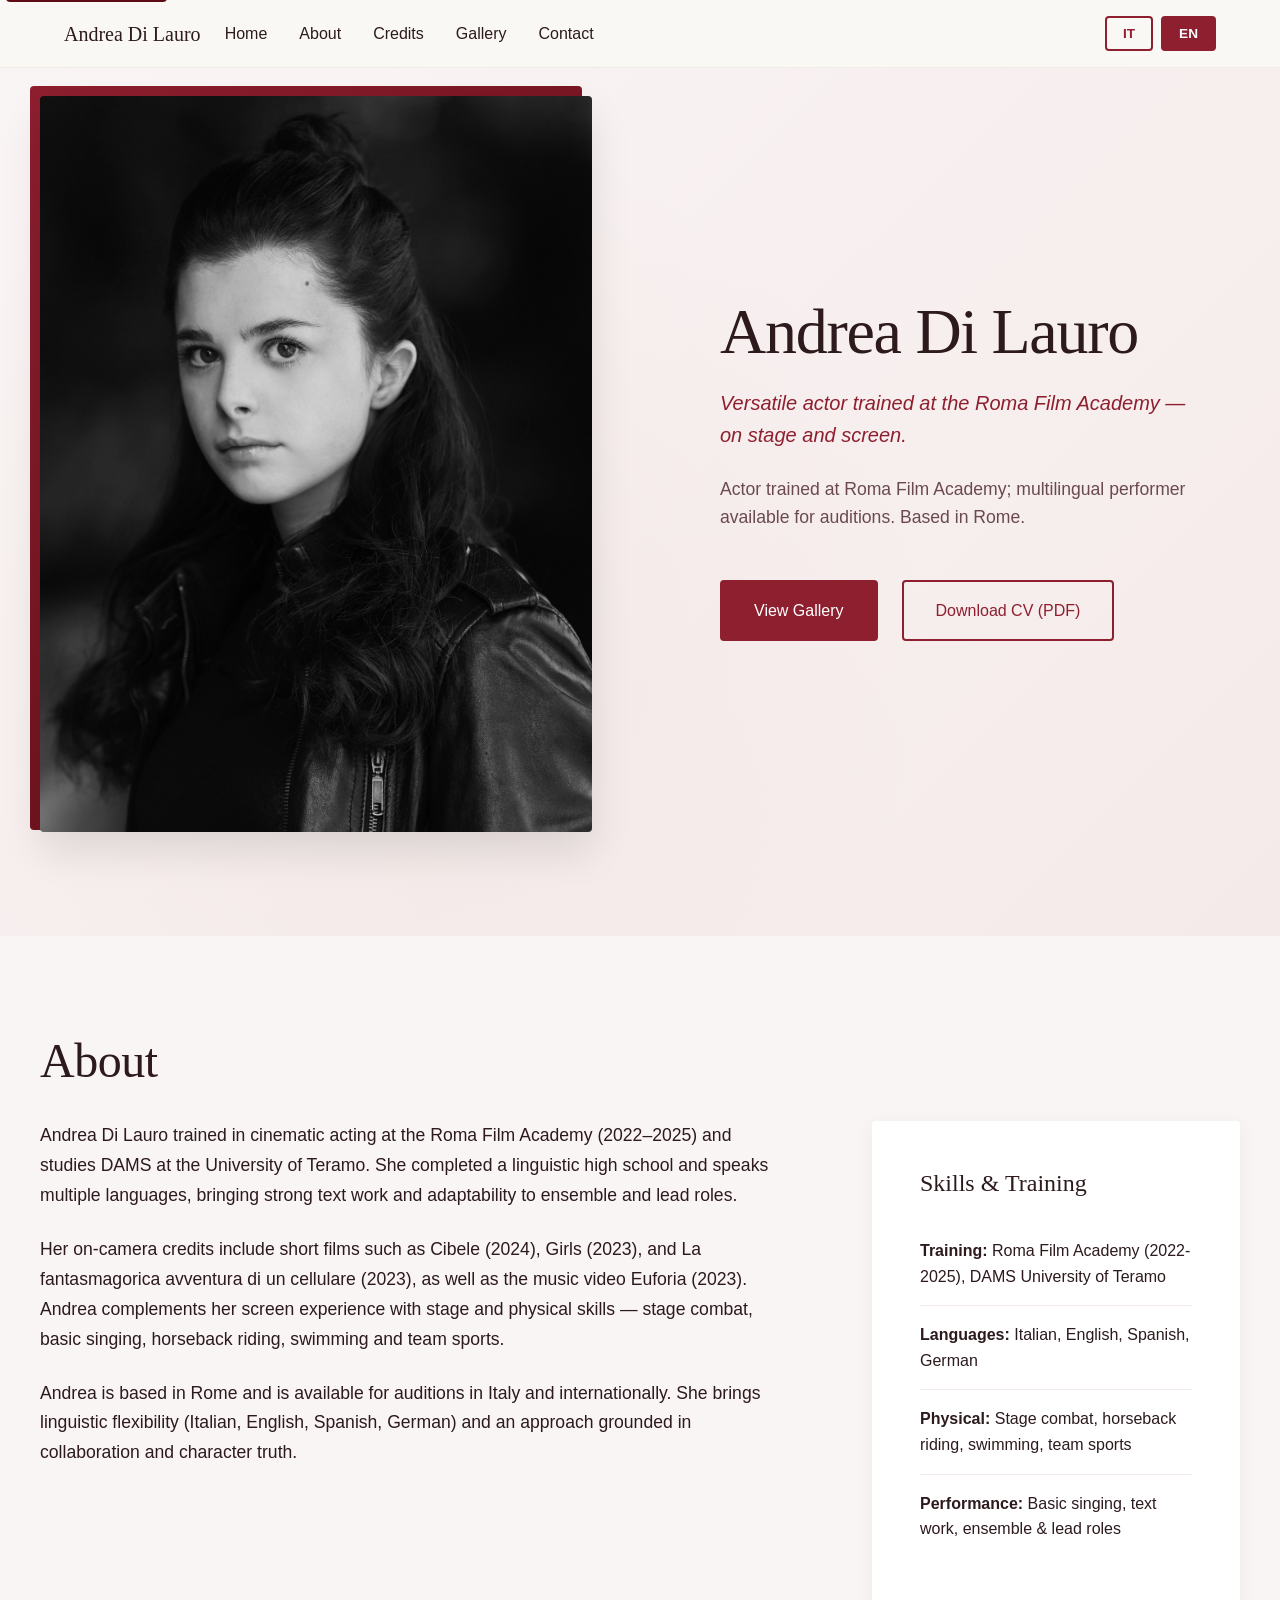
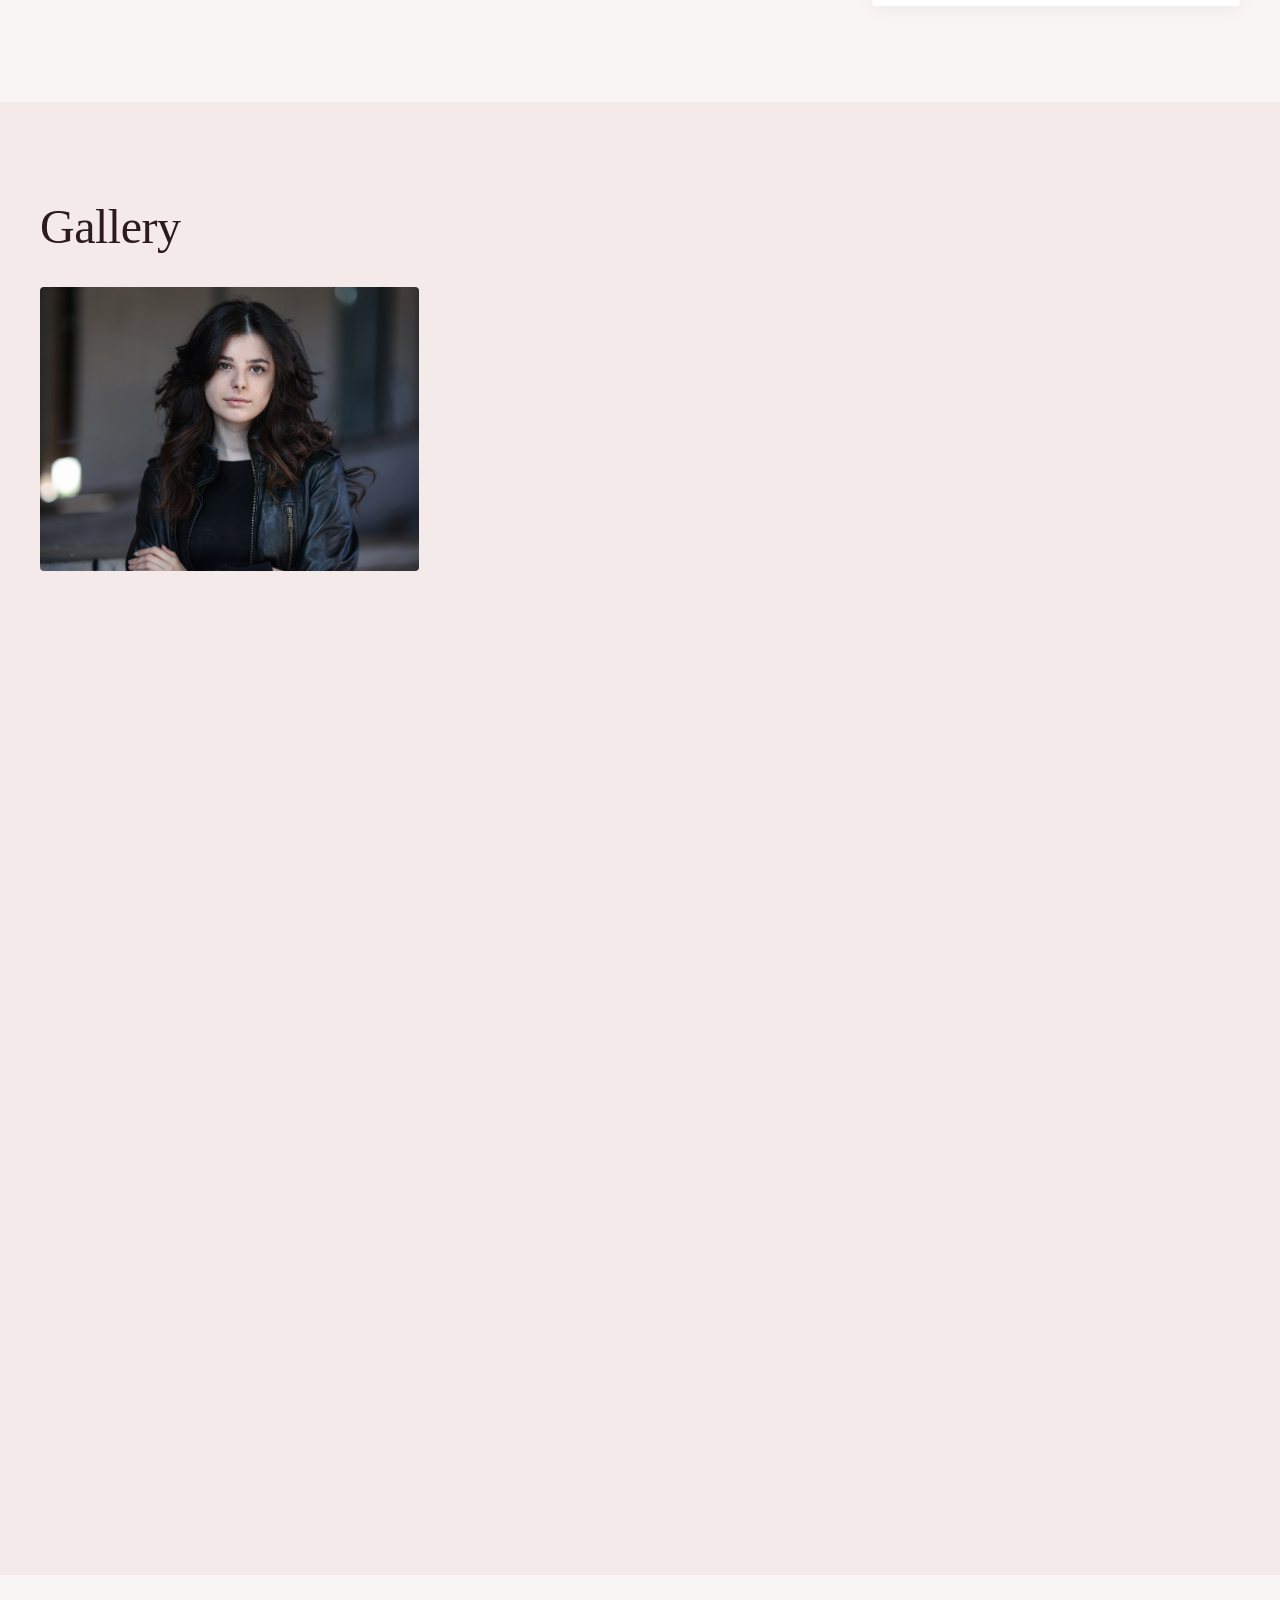
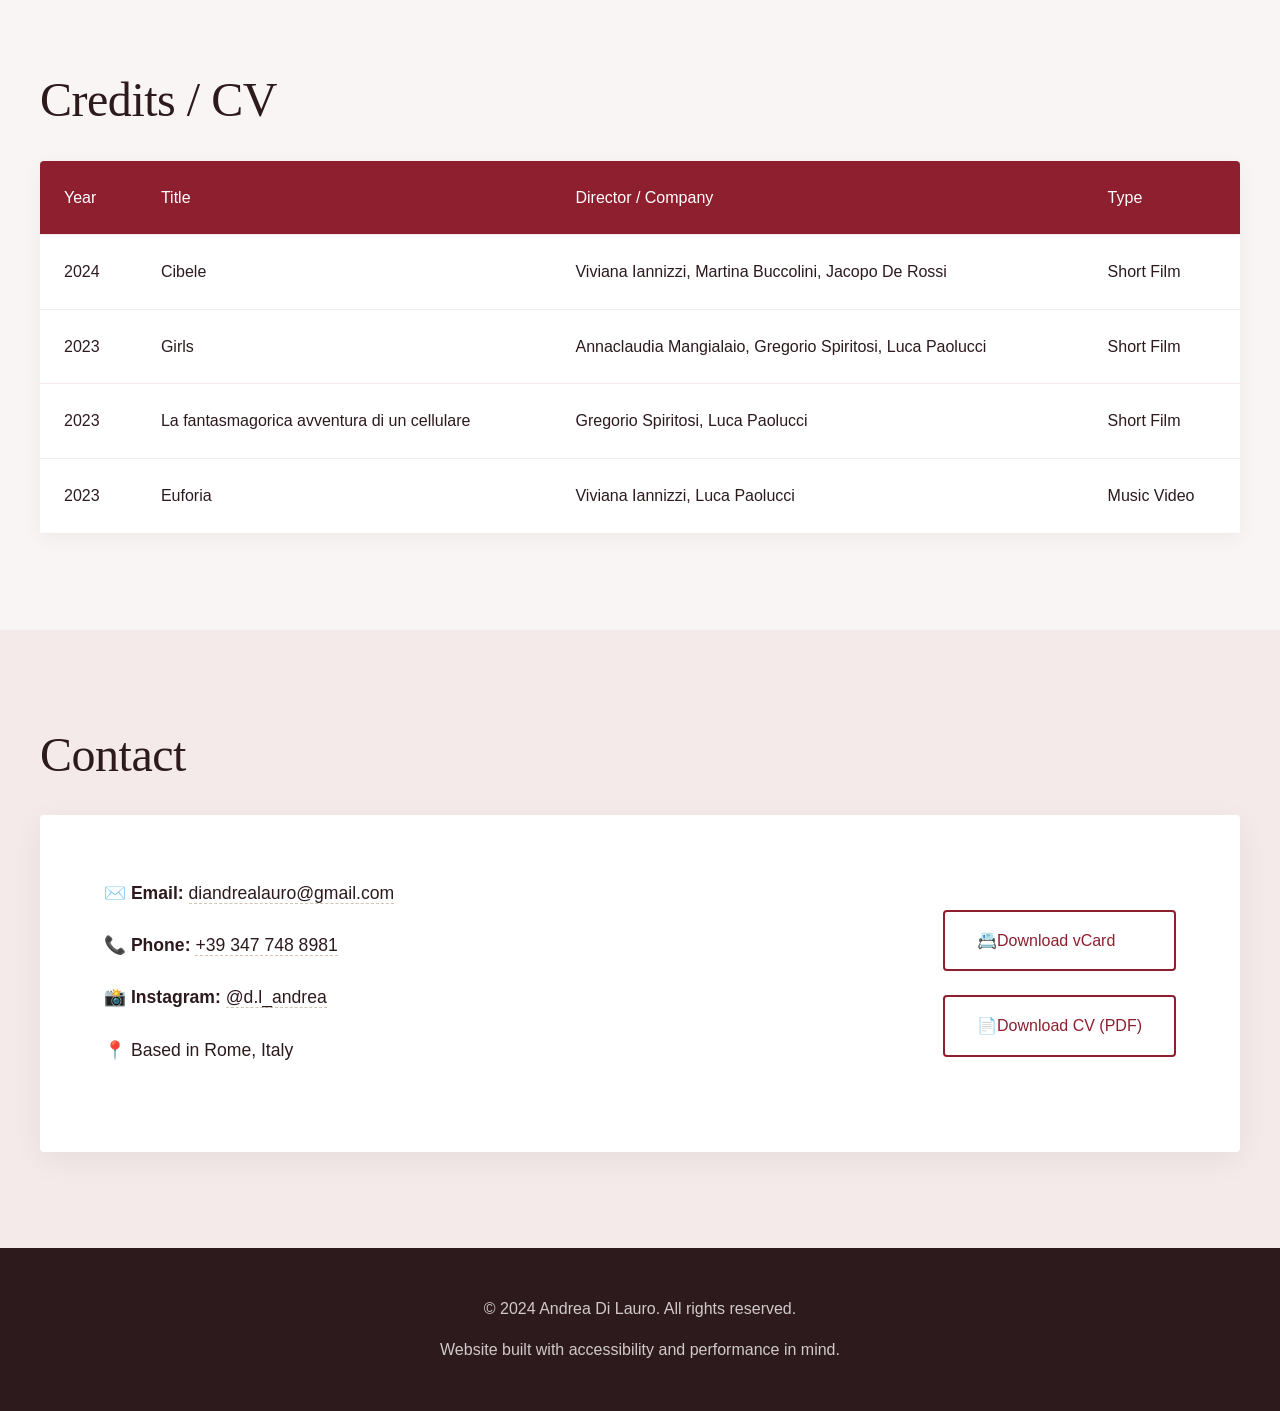
==== lyr9w3p7q6/en.html @ 421cd6fc "Initial commit" ====
<!DOCTYPE html>
<html lang="en-GB">
<head>
    <meta charset="UTF-8">
    <meta name="viewport" content="width=device-width, initial-scale=1.0">
    <meta name="robots" content="noindex, nofollow, noarchive, nosnippet, noimageindex">
    <meta name="googlebot" content="noindex, nofollow, noarchive, nosnippet, noimageindex">
    <meta name="referrer" content="no-referrer">
    <meta name="google" content="notranslate">
    
    <!-- Cache control for language switching -->
    <meta http-equiv="Cache-Control" content="no-cache, no-store, must-revalidate">
    <meta http-equiv="Pragma" content="no-cache">
    <meta http-equiv="Expires" content="0">
    <title>Andrea Di Lauro</title>

    <!-- Favicon -->
    <link rel="icon" type="image/x-icon" href="/assets/favicon.ico">
    
    <!-- Stylesheets -->
    <link rel="stylesheet" href="/css/main.css">
    
    <!-- Preload critical resources -->
    <link rel="preload" href="/assets/headshots/headshot-01-hero.webp" as="image" type="image/webp">
</head>
<body>
    <!-- Skip Link -->
    <a class="skip-link" href="#main">Skip to main content</a>

    <!-- Navigation -->
    <nav class="site-nav" role="navigation" aria-label="Main navigation">
        <div class="nav-container">
            <a href="#home" class="nav-logo">Andrea Di Lauro</a>
            <button class="nav-toggle" aria-label="Toggle navigation" aria-expanded="false">
                <span></span>
                <span></span>
                <span></span>
            </button>
            <ul class="nav-menu">
                <li><a href="#home" data-translate="nav.home">Home</a></li>
                <li><a href="#about" data-translate="nav.about">Chi sono</a></li>
                <li><a href="#credits" data-translate="nav.credits">Crediti</a></li>
                <!-- <li><a href="#showreel" data-translate="nav.showreel">Showreel</a></li> -->
                <li><a href="#gallery" data-translate="nav.gallery">Galleria</a></li>
                <!-- <li><a href="#press" data-translate="nav.press">Stampa</a></li> -->
                <li><a href="#contact" data-translate="nav.contact">Contatti</a></li>
            </ul>
            <div class="language-switcher">
                <button class="lang-btn" data-lang="it" aria-label="Italiano">IT</button>
                <button class="lang-btn active" data-lang="en" aria-label="English">EN</button>
            </div>
        </div>
    </nav>

    <!-- Hero Section -->
    <header id="home" class="site-hero" role="banner">
        <div class="hero-inner">
            <div class="hero-photo">
                <picture>
                    <source type="image/webp" srcset="/assets/headshots/headshot-01-hero.webp">
                    <img src="/assets/headshots/headshot-01-hero.jpg" alt="Andrea Di Lauro — headshot" loading="eager" width="800" height="1000">
                </picture>
            </div>
            <div class="hero-copy">
                <h1>Andrea Di Lauro</h1>
                <p class="tagline" data-translate="hero.tagline">Versatile actor trained at the Roma Film Academy — on stage and screen.</p>
                <p class="hero-intro" data-translate="hero.intro">Actor trained at Roma Film Academy; multilingual performer available for auditions. Based in Rome.</p>
                <div class="hero-ctas">
                    <a class="btn" href="#gallery" data-translate="hero.viewGallery">View Gallery</a>
                    <!-- <a class="btn" href="#showreel" data-translate="hero.watchShowreel">Watch Showreel</a> -->
                    <a class="btn ghost" href="/assets/resume/andrea-di-lauro-resume.pdf" download data-translate="hero.downloadCV">Download CV (PDF)</a>
                </div>
            </div>
        </div>
    </header>

    <!-- Main Content -->
    <main id="main" role="main">

        <!-- About Section -->
        <section id="about" class="section">
            <div class="container">
                <h2 data-translate="about.title">About</h2>
                <div class="about-content">
                    <div class="about-text">
                        <p data-translate="about.p1">Andrea Di Lauro trained in cinematic acting at the Roma Film Academy (2022–2025) and studies DAMS at the University of Teramo. She completed a linguistic high school and speaks multiple languages, bringing strong text work and adaptability to ensemble and lead roles.</p>
                        
                        <p data-translate="about.p2">Her on-camera credits include short films such as Cibele (2024), Girls (2023), and La fantasmagorica avventura di un cellulare (2023), as well as the music video Euforia (2023). Andrea complements her screen experience with stage and physical skills — stage combat, basic singing, horseback riding, swimming and team sports.</p>
                        
                        <p data-translate="about.p3">Andrea is based in Rome and is available for auditions in Italy and internationally. She brings linguistic flexibility (Italian, English, Spanish, German) and an approach grounded in collaboration and character truth.</p>
                    </div>
                    <div class="about-skills">
                        <h3 data-translate="about.skillsTitle">Skills & Training</h3>
                        <ul>
                            <li><strong data-translate="about.training">Training:</strong> <span data-translate="about.trainingDetails">Roma Film Academy (2022-2025), DAMS University of Teramo</span></li>
                            <li><strong data-translate="about.languages">Languages:</strong> <span data-translate="about.languagesList">Italian, English, Spanish, German</span></li>
                            <li><strong data-translate="about.physical">Physical:</strong> <span data-translate="about.physicalSkills">Stage combat, horseback riding, swimming, team sports</span></li>
                            <li><strong data-translate="about.performance">Performance:</strong> <span data-translate="about.performanceSkills">Basic singing, text work, ensemble & lead roles</span></li>
                        </ul>
                    </div>
                </div>
            </div>
        </section>
        <!-- Gallery Section -->
        <section id="gallery" class="section">
            <div class="container">
                <h2 data-translate="gallery.title">Gallery</h2>
                <div class="gallery-grid">
                    <figure class="gallery-item">
                        <a href="/assets/headshots/FotoAndreaDiLauro1.jpg" data-lightbox="gallery">
                            <picture>
                                <source type="image/webp" srcset="/assets/headshots/FotoAndreaDiLauro1.webp">
                                <img src="/assets/headshots/FotoAndreaDiLauro1.jpg" alt="Andrea Di Lauro headshot" loading="lazy" decoding="async">
                            </picture>
                        </a>
                    </figure>

                    <figure class="gallery-item">
                        <a href="/assets/gallery/gallery-01-1200.jpg" data-lightbox="gallery">
                            <picture>
                                <source type="image/webp" srcset="/assets/gallery/gallery-01-1200.webp">
                                <img src="/assets/gallery/gallery-01-1200.jpg" alt="Andrea Di Lauro portrait" loading="lazy" decoding="async">
                            </picture>
                        </a>
                    </figure>

                    <figure class="gallery-item">
                        <a href="/assets/gallery/gallery-02-1200.jpg" data-lightbox="gallery">
                            <picture>
                                <source type="image/webp" srcset="/assets/gallery/gallery-02-1200.webp">
                                <img src="/assets/gallery/gallery-02-1200.jpg" alt="Andrea Di Lauro portrait" loading="lazy" decoding="async">
                            </picture>
                        </a>
                    </figure>
                    
                    <figure class="gallery-item">
                        <a href="/assets/gallery/4U4A1829.jpg" data-lightbox="gallery">
                            <picture>
                                <source type="image/webp" srcset="/assets/gallery/4U4A1829.webp">
                                <img src="/assets/gallery/4U4A1829.jpg" alt="Andrea Di Lauro portrait" loading="lazy" decoding="async">
                            </picture>
                        </a>
                    </figure>
                    
                    <figure class="gallery-item">
                        <a href="/assets/gallery/4U4A1921.jpg" data-lightbox="gallery">
                            <picture>
                                <source type="image/webp" srcset="/assets/gallery/4U4A1921.webp">
                                <img src="/assets/gallery/4U4A1921.jpg" alt="Andrea Di Lauro portrait" loading="lazy" decoding="async">
                            </picture>
                        </a>
                    </figure>
                    
                    <figure class="gallery-item">
                        <a href="/assets/gallery/4U4A2053 copiabn.jpg" data-lightbox="gallery">
                            <picture>
                                <source type="image/webp" srcset="/assets/gallery/4U4A2053 copiabn.webp">
                                <img src="/assets/gallery/4U4A2053 copiabn.jpg" alt="Andrea Di Lauro black and white portrait" loading="lazy" decoding="async">
                            </picture>
                        </a>
                    </figure>
                    
                    <figure class="gallery-item">
                        <a href="/assets/headshots/headshot-01-large.jpg" data-lightbox="gallery">
                            <picture>
                                <source type="image/webp" srcset="/assets/headshots/headshot-01-large.webp">
                                <img src="/assets/headshots/headshot-01-large.jpg" alt="Andrea Di Lauro headshot" loading="lazy" decoding="async">
                            </picture>
                        </a>
                    </figure>
                </div>
            </div>
        </section>

        <!-- Credits Section -->
        <section id="credits" class="section">
            <div class="container">
                <h2 data-translate="credits.title">Credits / CV</h2>
                <div class="credits-content">
                    <table class="credits-table">
                        <thead>
                            <tr>
                                <th data-translate="credits.year">Year</th>
                                <th data-translate="credits.titleCol">Title</th>
                                <th data-translate="credits.director">Director / Company</th>
                                <th data-translate="credits.type">Type</th>
                            </tr>
                        </thead>
                        <tbody>
                            <tr>
                                <td>2024</td>
                                <td>Cibele</td>
                                <td>Viviana Iannizzi, Martina Buccolini, Jacopo De Rossi</td>
                                <td data-translate="credits.shortFilm">Short Film</td>
                            </tr>
                            <tr>
                                <td>2023</td>
                                <td>Girls</td>
                                <td>Annaclaudia Mangialaio, Gregorio Spiritosi, Luca Paolucci</td>
                                <td data-translate="credits.shortFilm">Short Film</td>
                            </tr>
                            <tr>
                                <td>2023</td>
                                <td>La fantasmagorica avventura di un cellulare</td>
                                <td>Gregorio Spiritosi, Luca Paolucci</td>
                                <td data-translate="credits.shortFilm">Short Film</td>
                            </tr>
                            <tr>
                                <td>2023</td>
                                <td>Euforia</td>
                                <td>Viviana Iannizzi, Luca Paolucci</td>
                                <td data-translate="credits.musicVideo">Music Video</td>
                            </tr>
                        </tbody>
                    </table>
                </div>
            </div>
        </section>

        <!-- Contact Section -->
        <section id="contact" class="section">
            <div class="container">
                <h2 data-translate="contact.title">Contact</h2>
                <div class="contact-card">
                    <div class="contact-card__details">
                    <p><strong><span aria-hidden="true">✉️</span> Email:</strong> <a href="mailto:diandrealauro@gmail.com">diandrealauro@gmail.com</a></p>
                    <p><strong><span aria-hidden="true">📞</span> Phone:</strong> <a href="tel:+393477488981">+39 347 748 8981</a></p>
                    <p><strong><span aria-hidden="true">📸</span> Instagram:</strong> <a href="https://instagram.com/d.l_andrea" target="_blank" rel="noopener">@d.l_andrea</a></p>
                    <p><strong><span aria-hidden="true">📍</span></strong> <span data-translate="contact.location">Based in Rome, Italy</span></p>
                    </div>
                    <div class="contact-card__actions">
                    <a href="/assets/vcards/andrea-di-lauro.vcf" download class="btn ghost"><span aria-hidden="true">📇</span> <span data-translate="contact.downloadVcard">Download vCard</span></a>
                    <a href="/assets/resume/andrea-di-lauro-resume.pdf" download class="btn ghost"><span aria-hidden="true">📄</span> <span data-translate="contact.downloadCV">Download CV (PDF)</span></a>
                    </div>
                </div>
            </div>
        </section>

    </main>

    <!-- Footer -->
    <footer class="site-footer" role="contentinfo">
        <div class="container">
            <div class="footer-content">
                <p data-translate="footer.copyright">© 2024 Andrea Di Lauro. Tutti i diritti riservati.</p>
                <p data-translate="footer.credits">Sito web realizzato con accessibilità e performance in mente.</p>
            </div>
        </div>
    </footer>

    <!-- Scripts -->
    <script src="/js/translations.js"></script>
    <script>
        window.defaultLanguage = 'en';
    </script>
    <script src="/js/main.js"></script>
</body>
</html>
---- css/main.css ----
/* Andrea Di Lauro Portfolio - Timeless/Cinematic Style */
/* British English used throughout */

:root {
  /* Bordeaux Color Palette */
  --color-primary: #8E1F2F; /* Deep bordeaux */
  --color-primary-dark: #6D1424;
  --color-primary-light: #A93545;
  --color-accent: #5E0B15; /* Dark bordeaux */
  --color-accent-light: #B33B4B;
  
  /* Neutrals */
  --color-bg: #FAF5F5; /* Soft warm white */
  --color-bg-alt: #F5EAEA; /* Slightly darker warm */
  --color-text: #2C1A1D; /* Deep burgundy-black */
  --color-text-light: #6B4A4F;
  --color-text-muted: #8B6D72;
  /* Typography */
  --font-serif: 'Georgia', 'Times New Roman', serif;
  --font-sans: -apple-system, BlinkMacSystemFont, 'Segoe UI', Roboto, 'Helvetica Neue', Arial, sans-serif;
  --font-mono: 'Menlo', 'Monaco', 'Courier New', monospace;
  
  /* Spacing */
  --space-xs: 0.5rem;
  --space-sm: 1rem;
  --space-md: 1.5rem;
  --space-lg: 2rem;
  --space-xl: 3rem;
  --space-2xl: 4rem;
  --space-3xl: 6rem;
  
  /* Layout */
  --max-width: 1200px;
  --border-radius: 0.25rem;
  --transition: all 0.3s ease;
}

/* Reset & Base Styles */
* {
  box-sizing: border-box;
  margin: 0;
  padding: 0;
}

html {
  scroll-behavior: smooth;
}

body {
  font-family: var(--font-sans);
  font-size: 1rem;
  line-height: 1.6;
  color: var(--color-text);
  background-color: var(--color-bg);
  -webkit-font-smoothing: antialiased;
  -moz-osx-font-smoothing: grayscale;
}

/* Typography */
h1, h2, h3, h4, h5, h6 {
  font-family: var(--font-serif);
  font-weight: 400;
  line-height: 1.2;
  margin-bottom: var(--space-sm);
}

h1 {
  font-size: clamp(2.5rem, 5vw, 4rem);
  letter-spacing: -0.02em;
}

h2 {
  font-size: clamp(2rem, 4vw, 3rem);
  letter-spacing: -0.01em;
  margin-bottom: var(--space-lg);
}

h3 {
  font-size: 1.5rem;
  margin-bottom: var(--space-md);
}

p {
  margin-bottom: var(--space-md);
}

a {
  color: var(--color-primary);
  text-decoration: underline;
  text-decoration-thickness: 1px;
  text-underline-offset: 2px;
  transition: var(--transition);
}

a:hover {
  color: var(--color-accent);
}

/* Skip Link */
.skip-link {
  position: absolute;
  top: -40px;
  left: 6px;
  background: var(--color-accent);
  color: white;
  padding: 8px;
  text-decoration: none;
  border-radius: var(--border-radius);
  z-index: 1000;
}

.skip-link:focus {
  top: 6px;
}

/* Navigation */
.site-nav {
  position: fixed;
  top: 0;
  left: 0;
  right: 0;
  background: rgba(250, 248, 245, 0.95);
  backdrop-filter: blur(10px);
  border-bottom: 1px solid rgba(139, 111, 63, 0.1);
  z-index: 100;
  padding: var(--space-sm) 0;
}

.nav-container {
  max-width: var(--max-width);
  margin: 0 auto;
  padding: 0 var(--space-md);
  display: flex;
  justify-content: space-between;
  align-items: center;
  gap: var(--space-md);
}

.nav-logo {
  font-family: var(--font-serif);
  font-size: 1.25rem;
  font-weight: 400;
  text-decoration: none;
  color: var(--color-text);
}

.nav-menu {
  display: flex;
  list-style: none;
  gap: var(--space-lg);
}

.nav-menu a {
  text-decoration: none;
  color: var(--color-text);
  font-weight: 400;
  transition: var(--transition);
}

.nav-menu a:hover {
  color: var(--color-primary);
}

.nav-toggle {
  display: none;
  background: none;
  border: none;
  cursor: pointer;
  flex-direction: column;
  gap: 4px;
}

.nav-toggle span {
  width: 24px;
  height: 2px;
  background: var(--color-text);
  transition: var(--transition);
}

/* Language Switcher */
.language-switcher {
  display: flex;
  gap: var(--space-xs);
  margin-left: auto;
}

.lang-btn {
  background: transparent;
  border: 2px solid var(--color-primary);
  color: var(--color-primary);
  padding: var(--space-xs) var(--space-sm);
  border-radius: var(--border-radius);
  font-size: 0.85rem;
  font-weight: 600;
  cursor: pointer;
  transition: var(--transition);
  min-width: 40px;
}

.lang-btn:hover {
  background: var(--color-primary);
  color: white;
}

.lang-btn.active {
  background: var(--color-primary);
  color: white;
}

.lang-btn:focus {
  outline: 2px solid var(--color-primary);
  outline-offset: 2px;
}

/* Hero Section */
.site-hero {
  min-height: 100vh;
  display: flex;
  align-items: center;
  padding: var(--space-3xl) var(--space-md);
  background: linear-gradient(135deg, var(--color-bg) 0%, var(--color-bg-alt) 100%);
  position: relative;
}

.site-hero::before {
  content: '';
  position: absolute;
  top: 0;
  left: 0;
  right: 0;
  bottom: 0;
  background: radial-gradient(circle at 30% 70%, rgba(139, 111, 63, 0.05) 0%, transparent 50%);
  pointer-events: none;
}

.hero-inner {
  max-width: var(--max-width);
  margin: 0 auto;
  display: grid;
  grid-template-columns: 1fr 1fr;
  gap: var(--space-3xl);
  align-items: center;
  position: relative;
  z-index: 1;
}

.hero-photo {
  position: relative;
}

.hero-photo::before {
  content: '';
  position: absolute;
  top: -10px;
  left: -10px;
  right: 10px;
  bottom: 10px;
  background: linear-gradient(135deg, var(--color-primary) 0%, var(--color-accent) 100%);
  border-radius: var(--border-radius);
  z-index: -1;
}

.hero-photo img {
  width: 100%;
  height: auto;
  border-radius: var(--border-radius);
  box-shadow: 0 20px 40px rgba(0, 0, 0, 0.1);
}

.hero-copy {
  padding: var(--space-lg);
}

.tagline {
  font-size: 1.25rem;
  color: var(--color-primary);
  font-style: italic;
  margin-bottom: var(--space-md);
}

.hero-intro {
  font-size: 1.1rem;
  color: var(--color-text-light);
  margin-bottom: var(--space-xl);
}

.hero-ctas {
  display: flex;
  gap: var(--space-md);
  flex-wrap: wrap;
}

/* Buttons */
.btn {
  display: inline-flex;
  align-items: center;
  padding: var(--space-sm) var(--space-lg);
  background: var(--color-primary);
  color: white;
  text-decoration: none;
  border-radius: var(--border-radius);
  font-weight: 500;
  transition: var(--transition);
  border: 2px solid var(--color-primary);
}

.btn:hover {
  background: var(--color-primary-dark);
  border-color: var(--color-primary-dark);
  color: white;
  transform: translateY(-2px);
  box-shadow: 0 4px 12px rgba(139, 111, 63, 0.3);
}

.btn.ghost {
  background: transparent;
  color: var(--color-primary);
}

.btn.ghost:hover {
  background: var(--color-primary);
  color: white;
}

/* Sections */
.section {
  padding: var(--space-3xl) var(--space-md);
}

.section:nth-child(even) {
  background: var(--color-bg-alt);
}

.container {
  max-width: var(--max-width);
  margin: 0 auto;
}

/* About Section */
.about-content {
  display: grid;
  grid-template-columns: 2fr 1fr;
  gap: var(--space-3xl);
  align-items: start;
}

.about-text p {
  font-size: 1.1rem;
  line-height: 1.7;
}

.about-skills {
  background: white;
  padding: var(--space-xl);
  border-radius: var(--border-radius);
  box-shadow: 0 4px 20px rgba(0, 0, 0, 0.05);
}

.about-skills ul {
  list-style: none;
}

.about-skills li {
  padding: var(--space-sm) 0;
  border-bottom: 1px solid var(--color-bg-alt);
}

.about-skills li:last-child {
  border-bottom: none;
}

/* Credits Table */
.credits-table {
  width: 100%;
  border-collapse: collapse;
  background: white;
  border-radius: var(--border-radius);
  overflow: hidden;
  box-shadow: 0 4px 20px rgba(0, 0, 0, 0.05);
}

.credits-table th,
.credits-table td {
  padding: var(--space-md);
  text-align: left;
  border-bottom: 1px solid var(--color-bg-alt);
}

.credits-table th {
  background: var(--color-primary);
  color: white;
  font-weight: 500;
}

.credits-table tr:hover {
  background: var(--color-bg-alt);
}

/* Video Embed */
.video-embed {
  position: relative;
  width: 100%;
  height: 0;
  padding-bottom: 56.25%; /* 16:9 aspect ratio */
  border-radius: var(--border-radius);
  overflow: hidden;
  box-shadow: 0 8px 32px rgba(0, 0, 0, 0.1);
}

.video-embed iframe {
  position: absolute;
  top: 0;
  left: 0;
  width: 100%;
  height: 100%;
}

/* Gallery */
.gallery-grid {
  columns: 1;
  column-gap: var(--space-lg);
}

@media (min-width: 640px) {
  .gallery-grid {
    columns: 2;
  }
}

@media (min-width: 1024px) {
  .gallery-grid {
    columns: 3;
  }
}

.gallery-item {
  display: inline-block;
  width: 100%;
  break-inside: avoid;
  margin: 0 0 var(--space-lg);
  position: relative;
  background: transparent;
  border-radius: var(--border-radius);
  overflow: hidden;
  transition: var(--transition);
}

.gallery-item:hover {
  transform: translateY(-2px);
}

.gallery-item a,
.gallery-item picture,
.gallery-item img {
  display: block;
  width: 100%;
}

.gallery-item img {
  height: auto;
  object-fit: cover;
}

.gallery-item figcaption {
  display: none;
}

/* Press Section */
.press-content {
  text-align: center;
}

.press-quotes {
  display: grid;
  grid-template-columns: repeat(auto-fit, minmax(300px, 1fr));
  gap: var(--space-xl);
  margin-bottom: var(--space-xl);
}

.press-quotes blockquote {
  background: white;
  padding: var(--space-xl);
  border-radius: var(--border-radius);
  box-shadow: 0 4px 20px rgba(0, 0, 0, 0.05);
  position: relative;
}

.press-quotes blockquote::before {
  content: '"';
  font-size: 4rem;
  color: var(--color-primary);
  position: absolute;
  top: -10px;
  left: var(--space-md);
  font-family: var(--font-serif);
}

.press-quotes p {
  font-size: 1.1rem;
  font-style: italic;
  margin-bottom: var(--space-md);
}

.press-quotes cite {
  color: var(--color-text-light);
  font-size: 0.9rem;
}

/* Contact Section */
.contact-content {
  display: grid;
  grid-template-columns: 1fr 1fr;
  gap: var(--space-3xl);
  align-items: start;
}

.contact-form-wrapper {
  background: white;
  padding: var(--space-xl);
  border-radius: var(--border-radius);
  box-shadow: 0 4px 20px rgba(0, 0, 0, 0.05);
}

.form-group {
  margin-bottom: var(--space-lg);
}

.form-group label {
  display: block;
  margin-bottom: var(--space-xs);
  font-weight: 500;
  color: var(--color-text);
}

.form-group input,
.form-group textarea {
  width: 100%;
  padding: var(--space-sm);
  border: 2px solid var(--color-bg-alt);
  border-radius: var(--border-radius);
  font-family: inherit;
  font-size: 1rem;
  transition: var(--transition);
}

.form-group input:focus,
.form-group textarea:focus {
  outline: none;
  border-color: var(--color-primary);
  box-shadow: 0 0 0 3px rgba(139, 111, 63, 0.1);
}

.contact-info {
  padding: var(--space-lg);
}

.contact-info h3 {
  color: var(--color-primary);
  margin-bottom: var(--space-lg);
}

.contact-info p {
  margin-bottom: var(--space-md);
}

.contact-actions {
  margin-top: var(--space-xl);
  display: flex;
  flex-direction: column;
  gap: var(--space-md);
}

/* New Contact Card */
.contact-card {
  display: grid;
  grid-template-columns: 1.5fr 1fr;
  gap: var(--space-2xl);
  align-items: center;
  background: white;
  padding: var(--space-2xl);
  border-radius: var(--border-radius);
  box-shadow: 0 8px 32px rgba(0, 0, 0, 0.06);
}

.contact-card__details p {
  font-size: 1.1rem;
  margin-bottom: var(--space-md);
}

.contact-card__details a {
  text-decoration: none;
  color: var(--color-text);
  border-bottom: 1px dashed rgba(139, 111, 63, 0.4);
}

.contact-card__details a:hover {
  color: var(--color-primary);
  border-bottom-color: var(--color-primary);
}

.contact-card__actions {
  display: flex;
  flex-direction: column;
  gap: var(--space-md);
  justify-self: end;
}

@media (max-width: 768px) {
  .contact-card {
    grid-template-columns: 1fr;
    gap: var(--space-xl);
    padding: var(--space-xl);
  }

  .contact-card__actions {
    justify-self: start;
  }
}

/* Footer */
.site-footer {
  background: var(--color-text);
  color: var(--color-bg);
  padding: var(--space-xl) var(--space-md);
  text-align: center;
}

.footer-content p {
  margin-bottom: var(--space-sm);
  opacity: 0.8;
}

.footer-content p:last-child {
  margin-bottom: 0;
}

/* Responsive Design */
@media (max-width: 768px) {
  .nav-container {
    flex-wrap: wrap;
  }
  
  .nav-menu {
    position: fixed;
    top: 100%;
    left: 0;
    right: 0;
    background: var(--color-bg);
    border-top: 1px solid rgba(139, 111, 63, 0.1);
    flex-direction: column;
    padding: var(--space-lg);
    gap: var(--space-md);
    transform: translateY(-100%);
    transition: var(--transition);
    opacity: 0;
    visibility: hidden;
  }

  .nav-menu.active {
    transform: translateY(0);
    opacity: 1;
    visibility: visible;
  }

  .nav-toggle {
    display: flex;
    order: 2;
  }
  
  .language-switcher {
    order: 3;
    margin-left: var(--space-sm);
  }
  
  .nav-logo {
    order: 1;
  }

  .nav-toggle.active span:nth-child(1) {
    transform: rotate(45deg) translate(5px, 5px);
  }

  .nav-toggle.active span:nth-child(2) {
    opacity: 0;
  }

  .nav-toggle.active span:nth-child(3) {
    transform: rotate(-45deg) translate(7px, -6px);
  }

  .hero-inner {
    grid-template-columns: 1fr;
    text-align: center;
    gap: var(--space-xl);
  }

  .about-content {
    grid-template-columns: 1fr;
    gap: var(--space-xl);
  }

  .contact-content {
    grid-template-columns: 1fr;
    gap: var(--space-xl);
  }

  .hero-ctas {
    justify-content: center;
  }

  .contact-actions {
    flex-direction: row;
    flex-wrap: wrap;
  }

  .credits-table {
    font-size: 0.9rem;
  }

  .credits-table th,
  .credits-table td {
    padding: var(--space-sm);
  }
}

@media (max-width: 480px) {
  .section {
    padding: var(--space-xl) var(--space-sm);
  }

  .site-hero {
    padding: var(--space-xl) var(--space-sm);
  }

  .hero-ctas {
    flex-direction: column;
    align-items: stretch;
  }

  .contact-actions {
    flex-direction: column;
  }

  .gallery-grid {
    grid-template-columns: 1fr;
  }

  .press-quotes {
    grid-template-columns: 1fr;
  }
}

/* Accessibility */
@media (prefers-reduced-motion: reduce) {
  * {
    animation-duration: 0.01ms !important;
    animation-iteration-count: 1 !important;
    transition-duration: 0.01ms !important;
  }

  html {
    scroll-behavior: auto;
  }
}

@media (prefers-color-scheme: dark) {
  /* Optional: Add dark mode variables here if desired */
}

/* Print Styles */
@media print {
  .site-nav,
  .hero-ctas,
  .contact-form-wrapper,
  .nav-toggle {
    display: none;
  }

  .section {
    padding: var(--space-md) 0;
  }

  body {
    font-size: 12pt;
    line-height: 1.4;
  }
}

/* Focus Styles for Better Accessibility */
button:focus,
a:focus,
input:focus,
textarea:focus {
  outline: 2px solid var(--color-primary);
  outline-offset: 2px;
}

/* Smooth Animations */
.gallery-item,
.btn,
.credits-table tr {
  transition: var(--transition);
}

/* Loading States */
img {
  background: var(--color-bg-alt);
}

img[loading="lazy"] {
  opacity: 0;
  transition: opacity 0.3s ease;
}

img[loading="lazy"].loaded {
  opacity: 1;
}
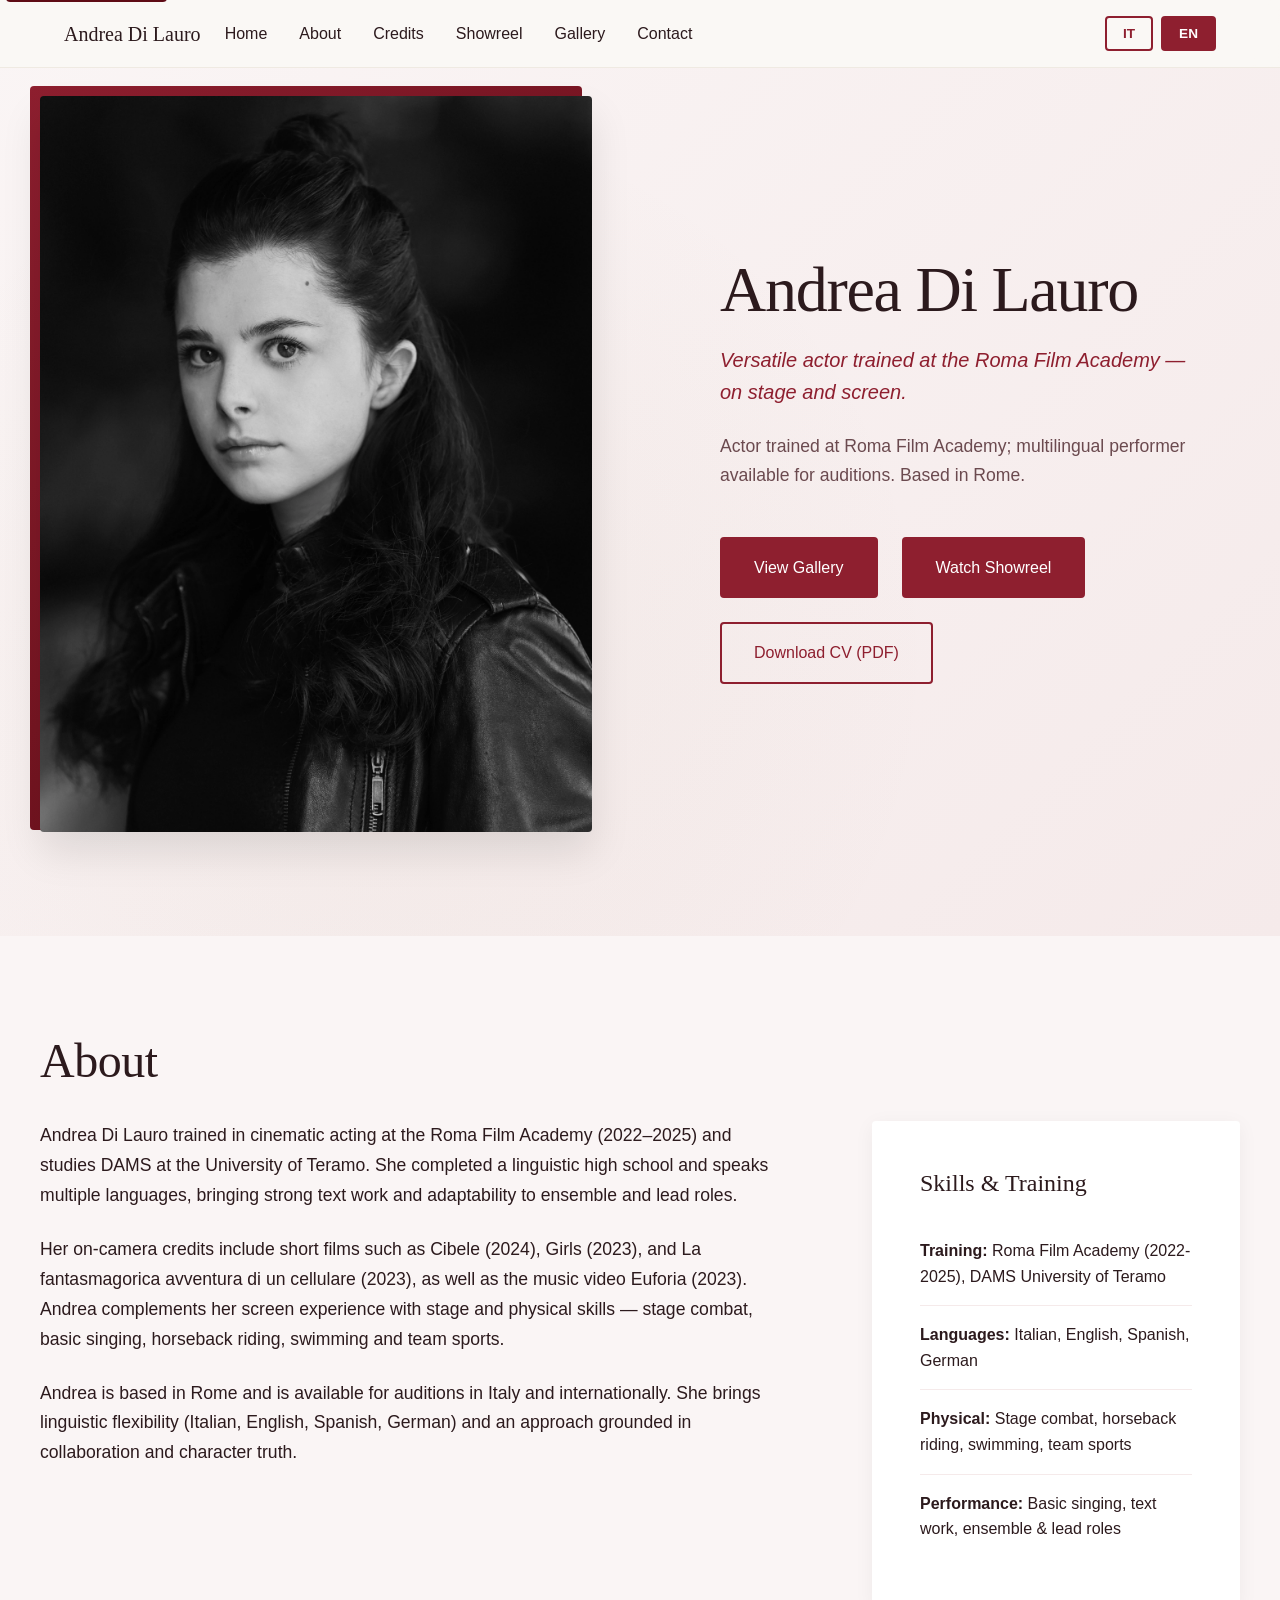
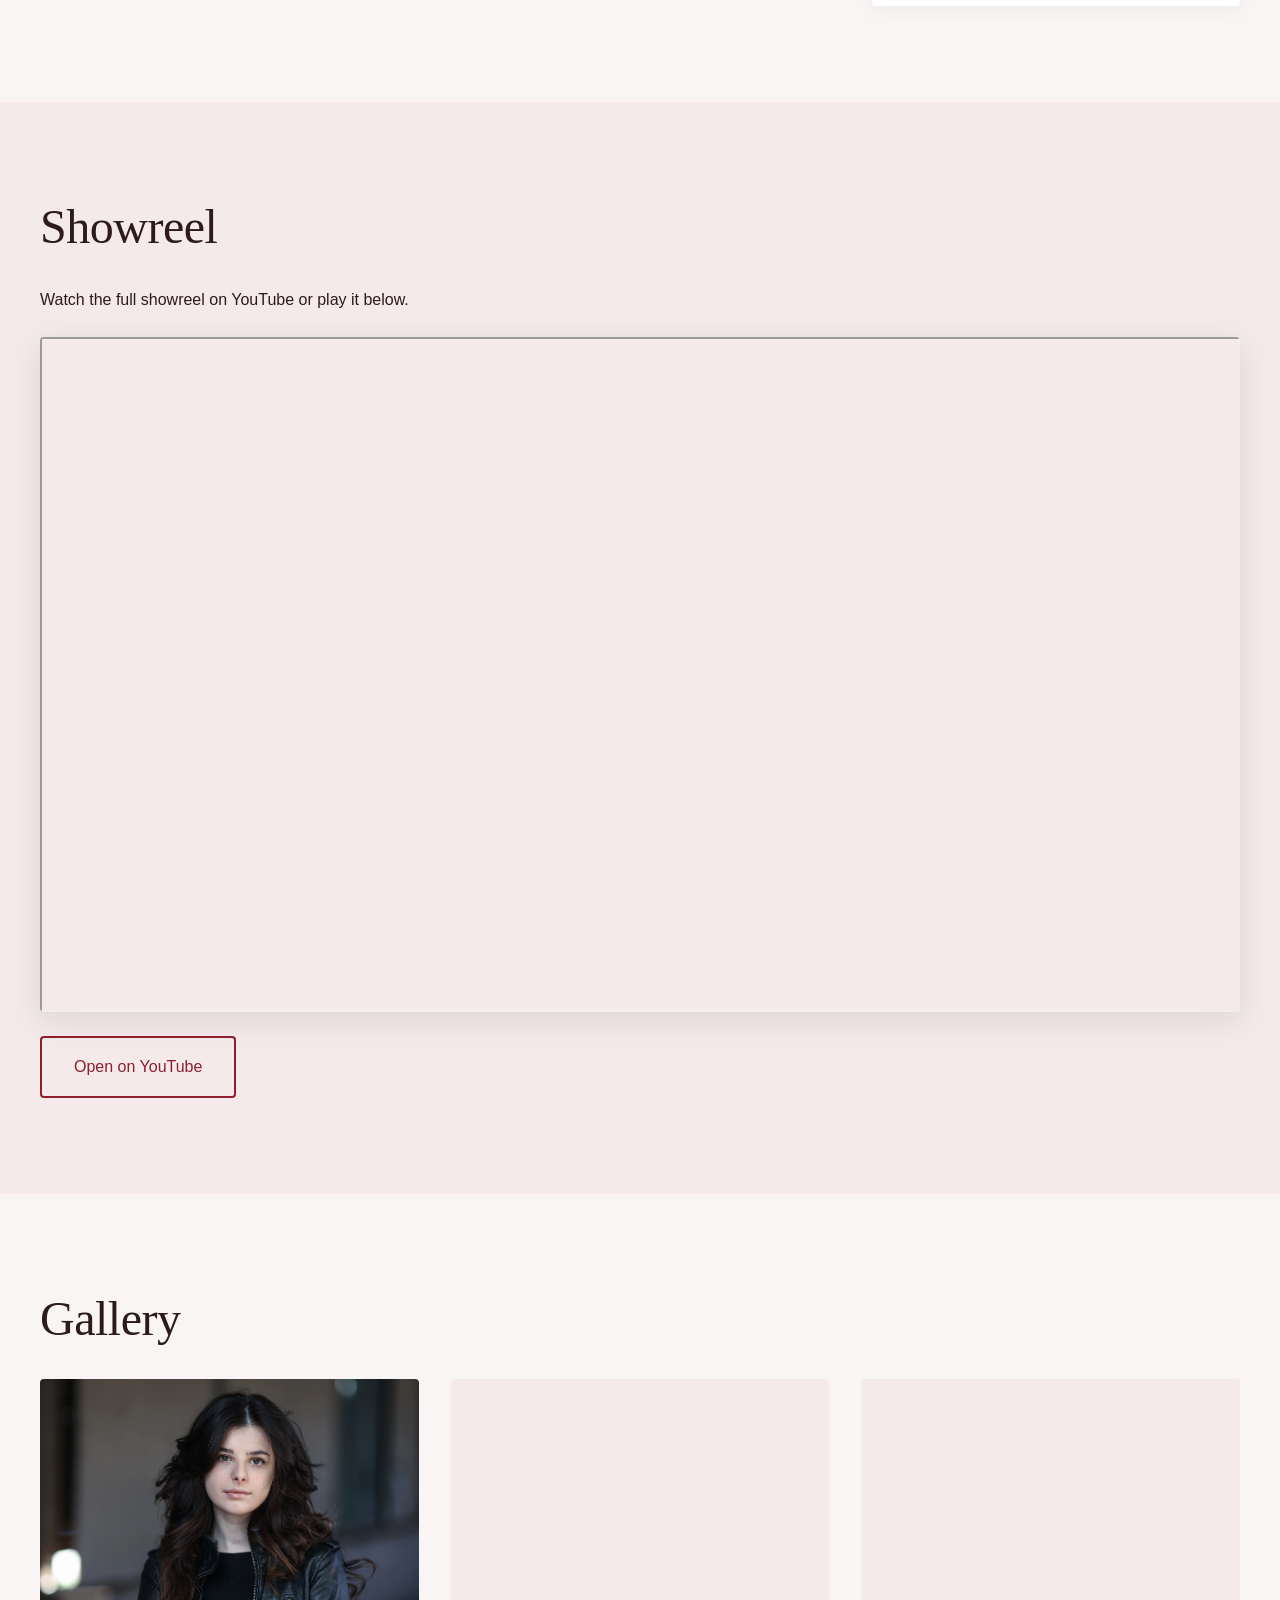
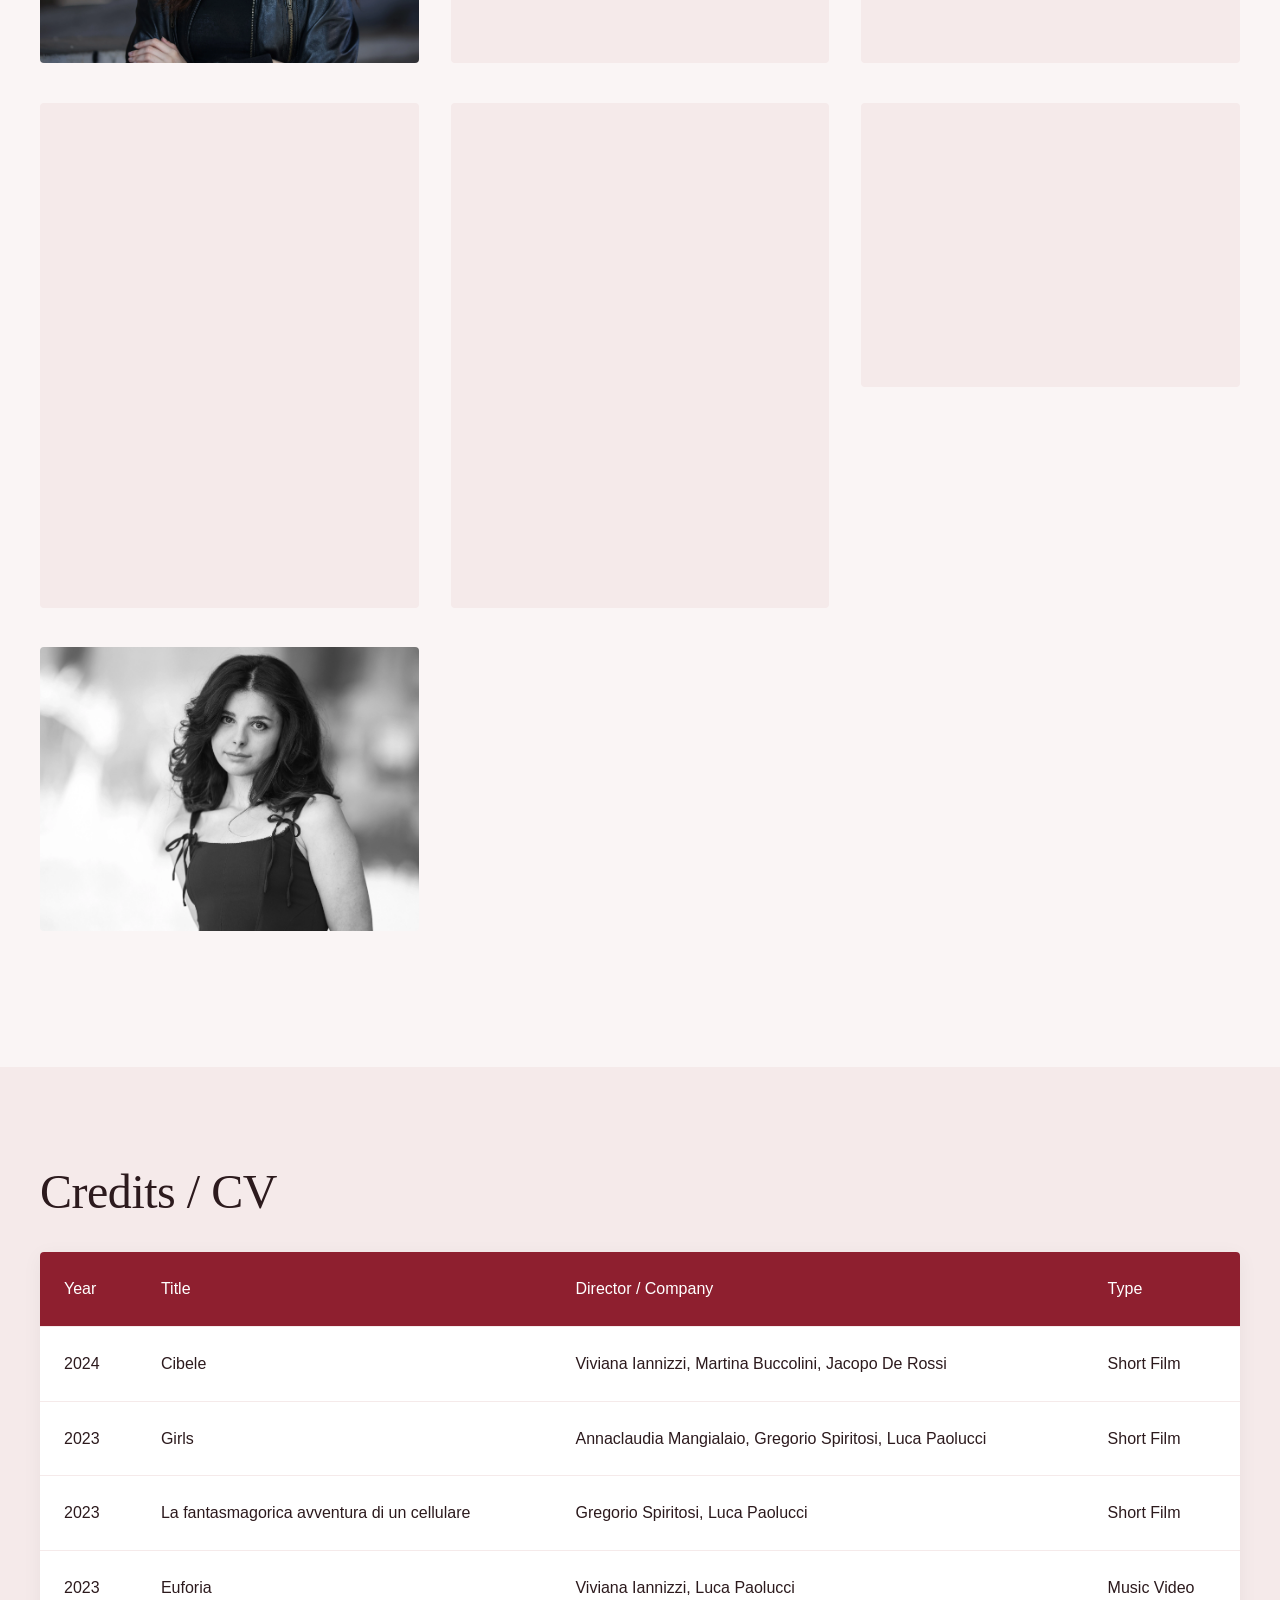
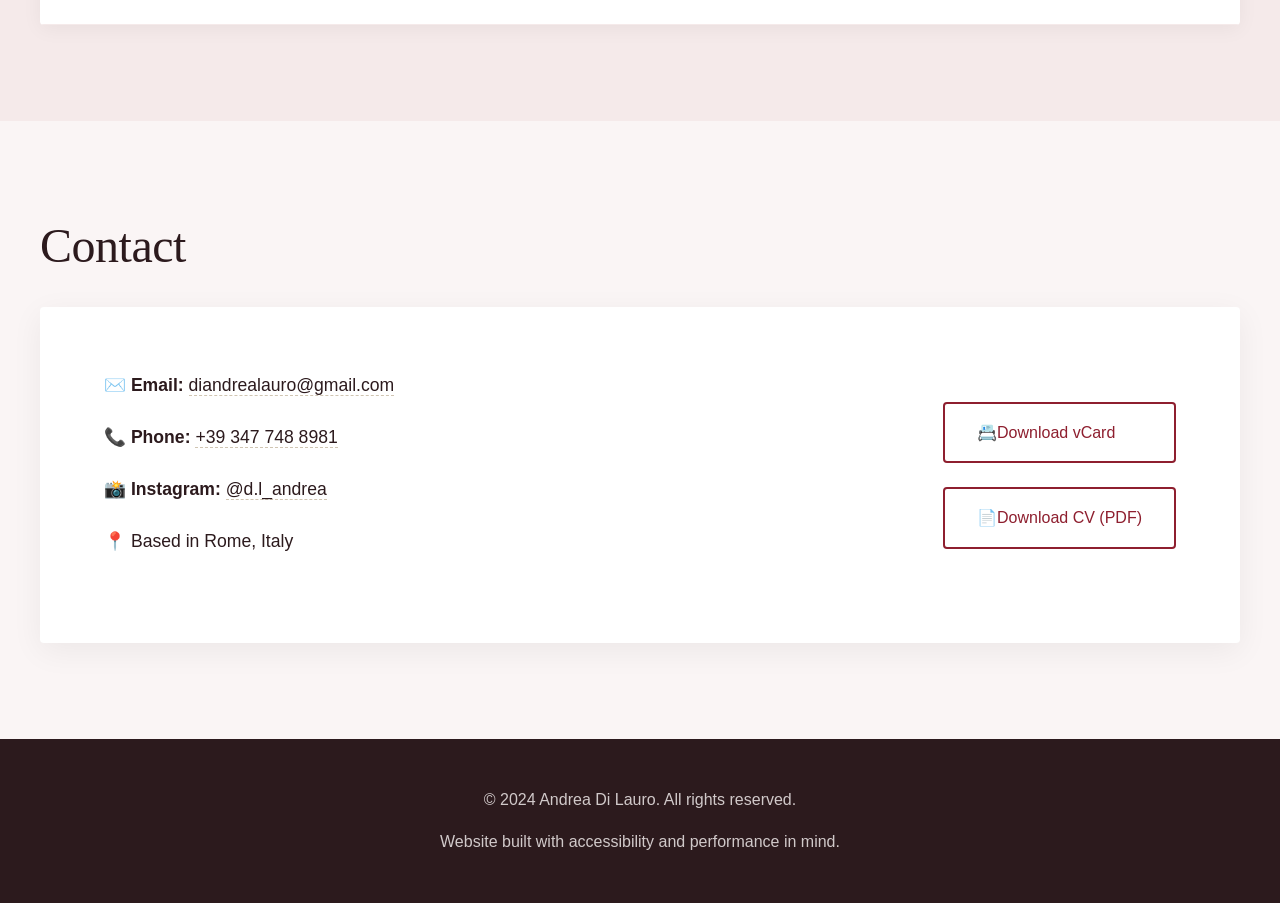
==== commit e719db1f: "add showreel" ====
--- a/lyr9w3p7q6/en.html
+++ b/lyr9w3p7q6/en.html
@@ -40,7 +40,7 @@
                 <li><a href="#home" data-translate="nav.home">Home</a></li>
                 <li><a href="#about" data-translate="nav.about">Chi sono</a></li>
                 <li><a href="#credits" data-translate="nav.credits">Crediti</a></li>
-                <!-- <li><a href="#showreel" data-translate="nav.showreel">Showreel</a></li> -->
+                <li><a href="#showreel" data-translate="nav.showreel">Showreel</a></li>
                 <li><a href="#gallery" data-translate="nav.gallery">Galleria</a></li>
                 <!-- <li><a href="#press" data-translate="nav.press">Stampa</a></li> -->
                 <li><a href="#contact" data-translate="nav.contact">Contatti</a></li>
@@ -67,7 +67,7 @@
                 <p class="hero-intro" data-translate="hero.intro">Actor trained at Roma Film Academy; multilingual performer available for auditions. Based in Rome.</p>
                 <div class="hero-ctas">
                     <a class="btn" href="#gallery" data-translate="hero.viewGallery">View Gallery</a>
-                    <!-- <a class="btn" href="#showreel" data-translate="hero.watchShowreel">Watch Showreel</a> -->
+                    <a class="btn" href="#showreel" data-translate="hero.watchShowreel">Watch Showreel</a>
                     <a class="btn ghost" href="/assets/resume/andrea-di-lauro-resume.pdf" download data-translate="hero.downloadCV">Download CV (PDF)</a>
                 </div>
             </div>
@@ -101,6 +101,30 @@
                 </div>
             </div>
         </section>
+
+        <!-- Showreel Section -->
+        <section id="showreel" class="section">
+            <div class="container">
+                <h2 data-translate="showreel.title">Showreel</h2>
+                <div class="showreel-content">
+                    <p data-translate="showreel.description">Watch the full showreel on YouTube or play it below.</p>
+                    <div class="video-embed">
+                        <iframe
+                            src="https://www.youtube-nocookie.com/embed/vU5zJatDMxA"
+                            title="Andrea Di Lauro — Showreel"
+                            data-translate-attr="title:showreel.videoTitle"
+                            loading="lazy"
+                            allow="accelerometer; autoplay; clipboard-write; encrypted-media; gyroscope; picture-in-picture; web-share"
+                            referrerpolicy="strict-origin-when-cross-origin"
+                            allowfullscreen>
+                        </iframe>
+                    </div>
+                    <div class="showreel-actions">
+                        <a class="btn ghost" href="https://youtu.be/vU5zJatDMxA?is=PQZuMZERiVWAyVzn" target="_blank" rel="noopener noreferrer" data-translate="showreel.watchOnYouTube">Open on YouTube</a>
+                    </div>
+                </div>
+            </div>
+        </section>
         <!-- Gallery Section -->
         <section id="gallery" class="section">
             <div class="container">
--- a/css/main.css
+++ b/css/main.css
@@ -415,6 +415,14 @@
   height: 100%;
 }
 
+.showreel-content p {
+  max-width: 70ch;
+}
+
+.showreel-actions {
+  margin-top: var(--space-md);
+}
+
 /* Gallery */
 .gallery-grid {
   columns: 1;
